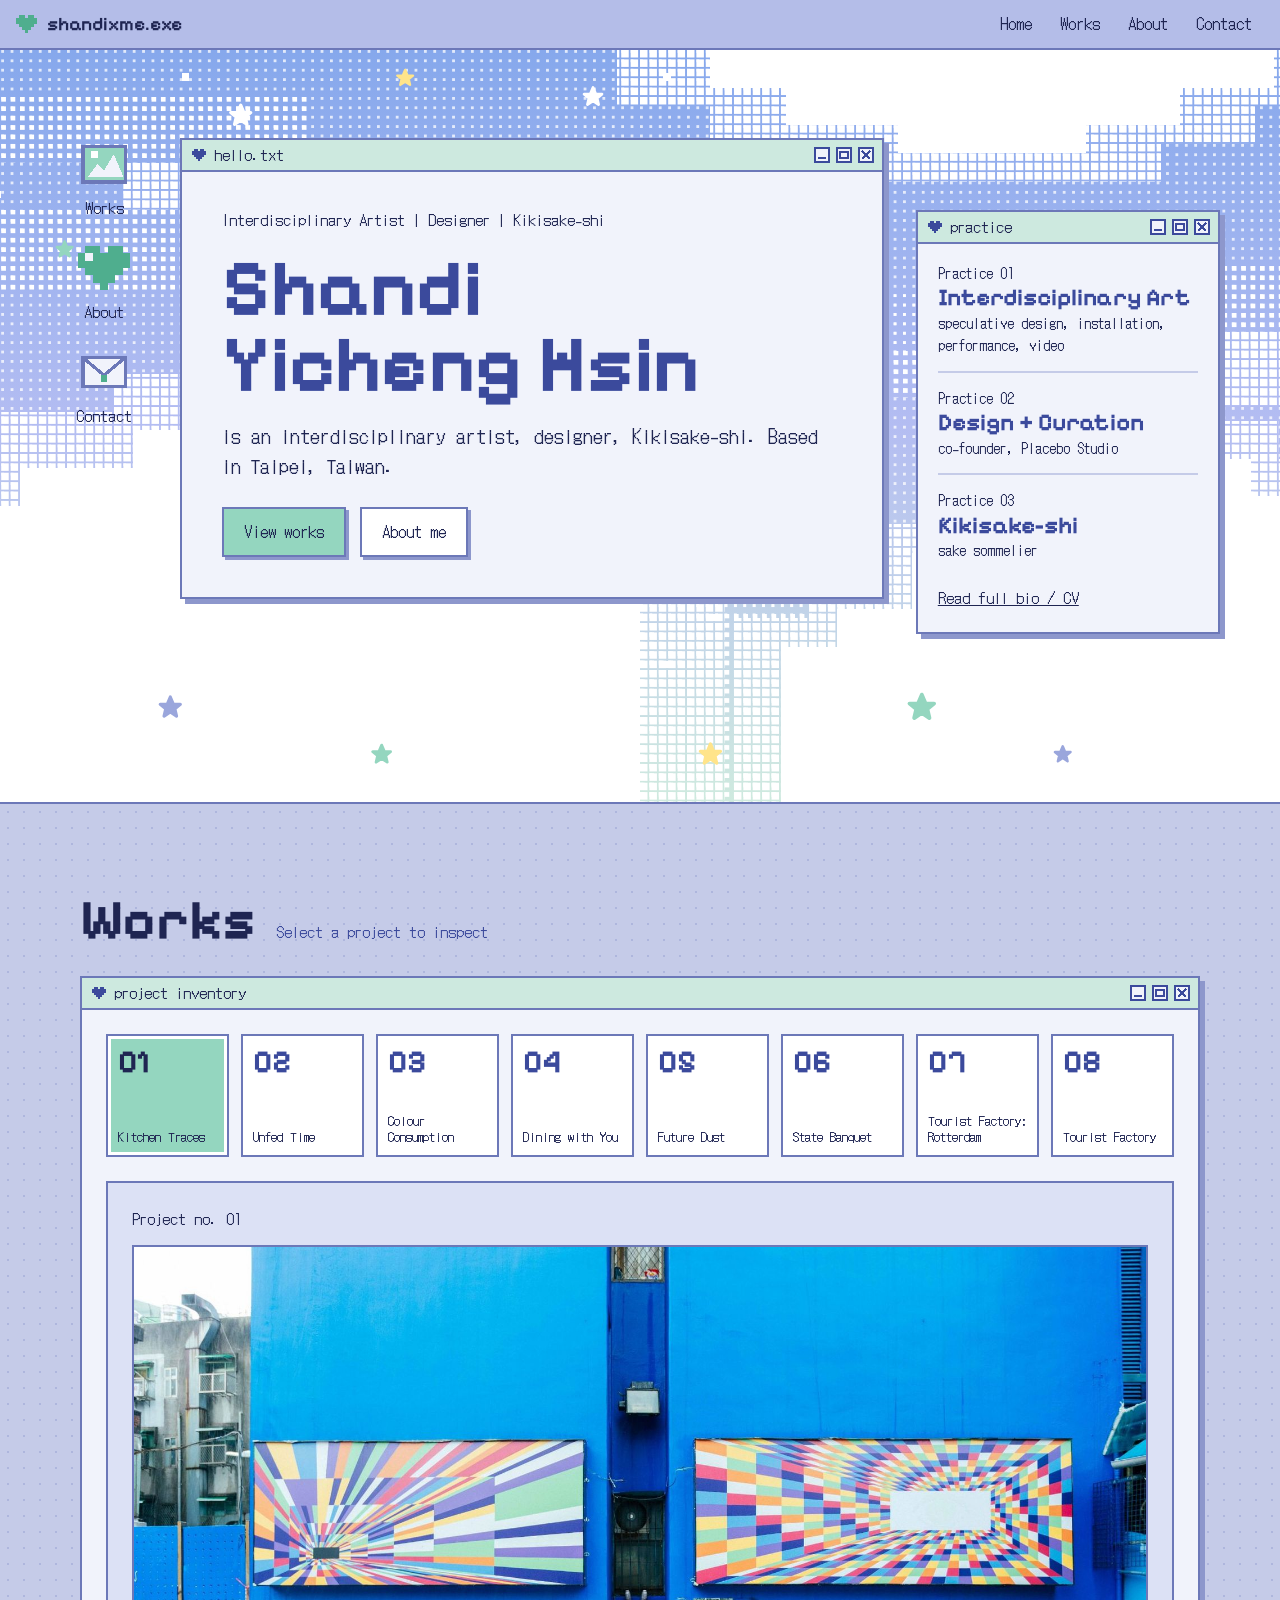
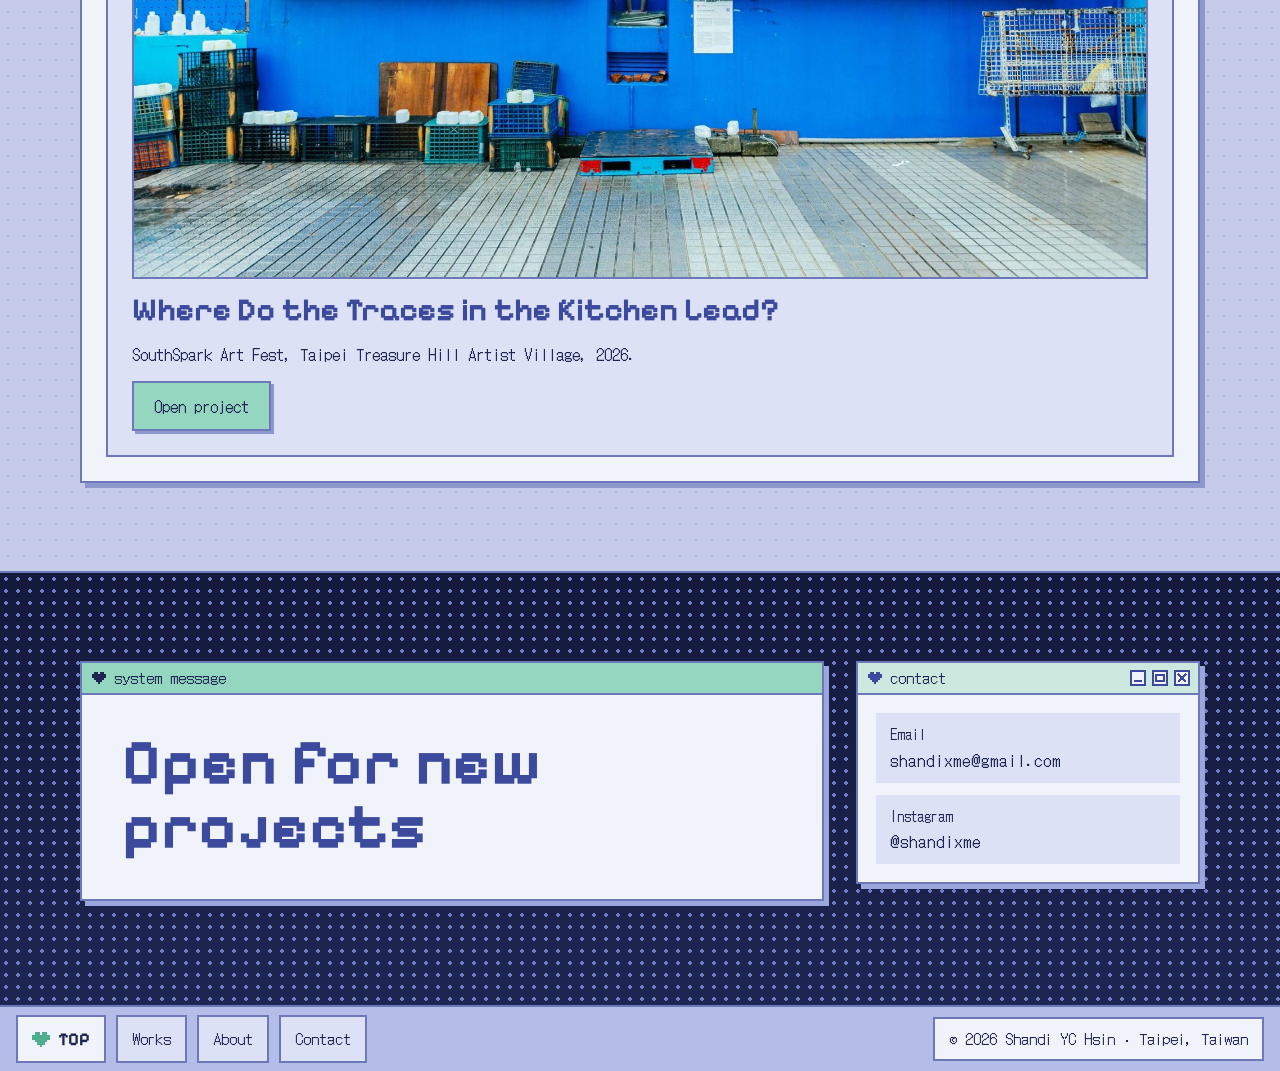
==== index.html @ c91ca8f2 "Add shandixme.com site Static portfolio site (HTML, CSS, two small scripts; no build step): home wit" ====
<!doctype html>
<html lang="en">
<head>
<meta charset="utf-8">
<meta name="viewport" content="width=device-width, initial-scale=1">
<title>Shandi YC Hsin — Interdisciplinary Artist, Designer, Kikisake-shi</title>
<meta name="description" content="Shandi Yicheng Hsin is an interdisciplinary artist, designer, Kikisake-shi. Based in Taipei, Taiwan.">
<link rel="icon" href="img/favicon.svg" type="image/svg+xml">
<link rel="icon" href="img/favicon-32.png" sizes="32x32" type="image/png">
<link rel="apple-touch-icon" href="img/apple-touch-icon.png">
<!-- opening animation: plays once per tab; skipped for reduced motion and for links to a section (#works). To remove it, delete the next line and the js/intro.js script tag. -->
<script>try{if(!sessionStorage.getItem('shandixme-intro')&&!location.hash&&!matchMedia('(prefers-reduced-motion: reduce)').matches)document.documentElement.classList.add('intro')}catch(e){}</script>
<link rel="preconnect" href="https://fonts.googleapis.com">
<link rel="stylesheet" href="https://fonts.googleapis.com/css2?family=DotGothic16&amp;family=Pixelify+Sans:wght@400;600;700&amp;display=swap">
<link rel="stylesheet" href="css/style.css">
<script src="js/main.js" defer></script>
<script src="js/intro.js" defer></script>
</head>
<body>
<div style="font-family: 'DotGothic16', monospace; color: #1F2552; background: #C5CBE8; font-size: 17px; line-height: 1.6">

  <!-- app title bar + menu -->
  <header style="background: #B4BDE8; border-bottom: 2px solid #6C78B8; display: flex; flex-wrap: wrap; align-items: center; justify-content: space-between; gap: 0 24px; padding: 2px 16px">
    <a href="#top" style="font-family: 'Pixelify Sans', sans-serif; font-weight: 600; font-size: 19px; color: #1F2552; text-decoration: none; display: flex; align-items: center; gap: 10px; min-height: 44px">
      <svg aria-hidden="true" width="21" height="18" viewBox="0 0 7 6" shape-rendering="crispEdges" fill="#4FAE8E"><path d="M1,0h2v1h-2z M4,0h2v1h-2z M0,1h7v2h-7z M1,3h5v1h-5z M2,4h3v1h-3z M3,5h1v1h-1z"></path></svg>
      shandixme.exe
    </a>
    <nav aria-label="Main" style="display: flex; flex-wrap: wrap; gap: 0 4px; font-size: 16px">
      <a href="#top" style="color: #1F2552; text-decoration: none; padding: 0 12px; min-height: 44px; display: flex; align-items: center">Home</a>
      <a href="#works" style="color: #1F2552; text-decoration: none; padding: 0 12px; min-height: 44px; display: flex; align-items: center">Works</a>
      <a href="about.html" style="color: #1F2552; text-decoration: none; padding: 0 12px; min-height: 44px; display: flex; align-items: center">About</a>
      <a href="#contact" style="color: #1F2552; text-decoration: none; padding: 0 12px; min-height: 44px; display: flex; align-items: center">Contact</a>
    </nav>
  </header>

  <!-- hero: pastel dithered dream sky -->
  <section id="top" style="position: relative; overflow: hidden; background: linear-gradient(180deg, #86A8EC 0%, #B4BDF2 50%, #CFEADF 100%); border-bottom: 2px solid #6C78B8; padding: 88px 24px 168px">
    <svg aria-hidden="true" viewBox="0 0 1280 640" preserveAspectRatio="xMidYMid slice" shape-rendering="crispEdges" style="position: absolute; inset: 0; width: 100%; height: 100%">
      <defs>
        <pattern id="d1" width="8" height="8" patternUnits="userSpaceOnUse"><rect width="2" height="2" fill="#FFFFFF"></rect></pattern>
        <pattern id="d2" width="8" height="8" patternUnits="userSpaceOnUse"><rect width="4" height="4" fill="#FFFFFF"></rect></pattern>
        <pattern id="d3" width="8" height="8" patternUnits="userSpaceOnUse"><rect width="6" height="6" fill="#FFFFFF"></rect></pattern>
        <path id="st" d="M0,-10 L2.9,-3.1 L9.5,-3.1 L4.3,1.2 L5.9,8.1 L0,4.2 L-5.9,8.1 L-4.3,1.2 L-9.5,-3.1 L-2.9,-3.1Z" stroke-width="3" stroke-linejoin="round" shape-rendering="auto"></path>
      </defs>
      <rect x="0" y="0" width="1280" height="640" fill="url(#d1)" opacity="0.75"></rect>
      <rect x="0" y="40" width="360" height="56" fill="url(#d2)"></rect>
      <rect x="200" y="96" width="320" height="40" fill="url(#d3)"></rect>
      <rect x="1040" y="240" width="240" height="64" fill="url(#d3)"></rect>
      <rect x="560" y="256" width="400" height="40" fill="url(#d2)"></rect>
      <rect x="0" y="424" width="1280" height="56" fill="url(#d1)"></rect>
      <rect x="0" y="136" width="560" height="72" fill="url(#d2)"></rect>
      <rect x="320" y="208" width="640" height="48" fill="url(#d1)"></rect>
      <rect x="880" y="184" width="400" height="56" fill="url(#d2)"></rect>
      <rect x="0" y="480" width="1280" height="160" fill="url(#d2)"></rect>
      <polygon fill="url(#d3)" points="620,0 620,48 700,48 700,80 796,80 796,112 1084,112 1084,80 1164,80 1164,48 1244,48 1244,0"></polygon>
      <polygon fill="#FFFFFF" points="700,0 700,32 764,32 764,64 860,64 860,88 1020,88 1020,64 1100,64 1100,32 1180,32 1180,0"></polygon>
      <polygon fill="url(#d3)" points="0,640 0,372 32,372 32,340 96,340 96,308 192,308 192,276 336,276 336,308 416,308 416,340 512,340 512,372 576,372 576,412 656,412 656,452 712,452 712,640"></polygon>
      <polygon fill="#FFFFFF" points="0,640 0,420 48,420 48,388 112,388 112,356 208,356 208,324 320,324 320,356 400,356 400,388 496,388 496,420 560,420 560,460 640,460 640,640"></polygon>
      <polygon fill="url(#d3)" points="720,640 720,484 784,484 784,452 848,452 848,404 928,404 928,356 1040,356 1040,316 1184,316 1184,348 1248,348 1248,380 1280,380 1280,640"></polygon>
      <polygon fill="#FFFFFF" points="760,640 760,508 808,508 808,476 872,476 872,428 952,428 952,380 1064,380 1064,348 1160,348 1160,380 1232,380 1232,412 1280,412 1280,640"></polygon>
      <use class="tw" href="#st" transform="translate(300,56) scale(0.9)" fill="#FFFFFF" stroke="#FFFFFF"></use>
      <use class="tw" href="#st" transform="translate(560,104) scale(1.1)" fill="#FFFFFF" stroke="#FFFFFF"></use>
      <use class="tw" href="#st" transform="translate(1210,150) scale(1.2)" fill="#FFFFFF" stroke="#FFFFFF"></use>
      <use class="tw" href="#st" transform="translate(1010,250) scale(0.8)" fill="#94D6BF" stroke="#94D6BF"></use>
      <use class="tw" href="#st" transform="translate(690,330) scale(1)" fill="#FFFFFF" stroke="#FFFFFF"></use>
      <use class="tw" href="#st" transform="translate(880,560) scale(1.1)" fill="#94D6BF" stroke="#94D6BF"></use>
      <use class="tw" href="#st" transform="translate(240,560) scale(0.9)" fill="#9AA6DC" stroke="#9AA6DC"></use>

      <use class="tw" href="#st" transform="translate(40,30) scale(1.0)" fill="#FFFFFF" stroke="#FFFFFF"></use>
      <use class="tw" href="#st" transform="translate(150,170) scale(0.7)" fill="#94D6BF" stroke="#94D6BF"></use>
      <use class="tw" href="#st" transform="translate(440,24) scale(0.7)" fill="#FFE48A" stroke="#FFE48A"></use>
      <use class="tw" href="#st" transform="translate(600,40) scale(0.8)" fill="#FFFFFF" stroke="#FFFFFF"></use>
      <use class="tw" href="#st" transform="translate(1250,60) scale(0.9)" fill="#FFFFFF" stroke="#FFFFFF"></use>
      <use class="tw" href="#st" transform="translate(1120,200) scale(0.7)" fill="#FFE48A" stroke="#FFE48A"></use>
      <use class="tw" href="#st" transform="translate(1240,300) scale(1.0)" fill="#94D6BF" stroke="#94D6BF"></use>
      <use class="tw" href="#st" transform="translate(30,330) scale(0.9)" fill="#FFE48A" stroke="#FFE48A"></use>
      <use class="tw" href="#st" transform="translate(700,420) scale(0.7)" fill="#FFFFFF" stroke="#FFFFFF"></use>
      <use class="tw" href="#st" transform="translate(700,600) scale(0.9)" fill="#FFE48A" stroke="#FFE48A"></use>
      <use class="tw" href="#st" transform="translate(1000,600) scale(0.7)" fill="#9AA6DC" stroke="#9AA6DC"></use>
      <use class="tw" href="#st" transform="translate(420,600) scale(0.8)" fill="#94D6BF" stroke="#94D6BF"></use>
      <rect class="tw" x="90" y="120" width="6" height="6" fill="#FFFFFF"></rect>
      <rect class="tw" x="250" y="20" width="6" height="6" fill="#FFFFFF"></rect>
      <rect class="tw" x="520" y="150" width="6" height="6" fill="#FFFFFF"></rect>
      <rect class="tw" x="660" y="20" width="6" height="6" fill="#FFFFFF"></rect>
      <rect class="tw" x="940" y="150" width="6" height="6" fill="#FFFFFF"></rect>
      <rect class="tw" x="1150" y="20" width="6" height="6" fill="#FFFFFF"></rect>
      <rect class="tw" x="1270" y="230" width="6" height="6" fill="#FFFFFF"></rect>
      <rect class="tw" x="20" y="250" width="6" height="6" fill="#FFFFFF"></rect>
      <rect class="tw" x="620" y="380" width="6" height="6" fill="#FFFFFF"></rect>
      <rect class="tw" x="1000" y="330" width="6" height="6" fill="#FFFFFF"></rect>
      <rect class="tw" x="660" y="520" width="6" height="6" fill="#FFFFFF"></rect>
      <rect class="tw" x="700" y="480" width="6" height="6" fill="#FFFFFF"></rect>
    </svg>

    <div style="position: relative; max-width: 1160px; margin: 0 auto; display: flex; flex-wrap: wrap; align-items: flex-start; gap: 32px">

      <!-- desktop icons -->
      <nav aria-label="Desktop shortcuts" class="dock" style="flex: 0 0 auto; font-size: 15px">
        <a href="#works" style="width: 88px; min-height: 84px; display: flex; flex-direction: column; align-items: center; gap: 6px; text-decoration: none; color: #1F2552">
          <svg aria-hidden="true" width="52" height="52" viewBox="0 0 16 16" shape-rendering="crispEdges"><rect x="1.5" y="2.5" width="13" height="11" fill="#94D6BF" stroke="#6C78B8"></rect><path d="M3 12l3-4 2 2 3-5 3 7z" fill="#F1F3FB"></path><rect x="4" y="4" width="2" height="2" fill="#FFFFFF"></rect></svg>
          Works
        </a>
        <a href="about.html" style="width: 88px; min-height: 84px; display: flex; flex-direction: column; align-items: center; gap: 6px; text-decoration: none; color: #1F2552">
          <svg aria-hidden="true" width="52" height="52" viewBox="0 -0.5 7 7" shape-rendering="crispEdges" fill="#4FAE8E"><path d="M1,0h2v1h-2z M4,0h2v1h-2z M0,1h7v2h-7z M1,3h5v1h-5z M2,4h3v1h-3z M3,5h1v1h-1z"></path><rect x="1" y="1" width="1" height="1" fill="#F1F3FB"></rect></svg>
          About
        </a>
        <a href="#contact" style="width: 88px; min-height: 84px; display: flex; flex-direction: column; align-items: center; gap: 6px; text-decoration: none; color: #1F2552">
          <svg aria-hidden="true" width="52" height="52" viewBox="0 0 16 16" shape-rendering="crispEdges"><rect x="1.5" y="3.5" width="13" height="9" fill="#F1F3FB" stroke="#6C78B8"></rect><path d="M2 4l6 5 6-5" fill="none" stroke="#6C78B8"></path><rect x="7" y="9" width="2" height="2" fill="#4FAE8E"></rect></svg>
          Contact
        </a>
      </nav>

      <!-- hello window -->
      <div style="flex: 999 1 480px; min-width: 0; background: #F1F3FB; border: 2px solid #6C78B8; box-shadow: 5px 5px 0 #8D97CC">
        <div style="display: flex; align-items: center; gap: 8px; padding: 6px 8px 6px 10px; border-bottom: 2px solid #6C78B8; background: #CDE9DF">
          <svg aria-hidden="true" width="14" height="12" viewBox="0 0 7 6" shape-rendering="crispEdges" fill="#3B4A9C"><path d="M1,0h2v1h-2z M4,0h2v1h-2z M0,1h7v2h-7z M1,3h5v1h-5z M2,4h3v1h-3z M3,5h1v1h-1z"></path></svg>
          <span style="font-size: 15px; line-height: 1.2">hello.txt</span>
          <span style="flex-grow: 1"></span>
          <svg aria-hidden="true" width="60" height="16" viewBox="0 0 60 16" shape-rendering="crispEdges" fill="none" stroke="#3B4A9C" stroke-width="2"><rect x="1" y="1" width="14" height="14" fill="#F1F3FB"></rect><path d="M4 11h8"></path><rect x="23" y="1" width="14" height="14" fill="#F1F3FB"></rect><rect x="26" y="5" width="8" height="6"></rect><rect x="45" y="1" width="14" height="14" fill="#F1F3FB"></rect><path d="M48 4l8 8M56 4l-8 8"></path></svg>
        </div>
        <div style="padding: 36px 40px 40px; display: flex; flex-direction: column; gap: 18px">
          <p style="margin: 0; font-size: 15px">Interdisciplinary Artist | Designer | Kikisake-shi</p>
          <h1 style="margin: 0; font-family: 'Pixelify Sans', sans-serif; font-weight: 700; font-size: clamp(44px, 7vw, 80px); line-height: 0.95; color: #3B4A9C">Shandi<br>Yicheng Hsin</h1>
          <p style="margin: 0; font-size: 19px; max-width: 34em">is an interdisciplinary artist, designer, Kikisake-shi. Based in Taipei, Taiwan.</p>
          <div style="display: flex; flex-wrap: wrap; gap: 14px; margin-top: 8px">
            <a href="#works" style="font-size: 16px; text-decoration: none; color: #1F2552; background: #94D6BF; border: 2px solid #6C78B8; box-shadow: 3px 3px 0 #8D97CC; padding: 0 20px; min-height: 46px; display: flex; align-items: center">View works</a>
            <a href="about.html" style="font-size: 16px; text-decoration: none; color: #1F2552; background: #FFFFFF; border: 2px solid #6C78B8; box-shadow: 3px 3px 0 #8D97CC; padding: 0 20px; min-height: 46px; display: flex; align-items: center">About me</a>
          </div>
        </div>
      </div>

      <!-- practice window -->
      <div style="flex: 1 1 300px; min-width: 0; margin-top: 72px; background: #F1F3FB; border: 2px solid #6C78B8; box-shadow: 5px 5px 0 #8D97CC">
        <div style="display: flex; align-items: center; gap: 8px; padding: 6px 8px 6px 10px; border-bottom: 2px solid #6C78B8; background: #CDE9DF">
          <svg aria-hidden="true" width="14" height="12" viewBox="0 0 7 6" shape-rendering="crispEdges" fill="#3B4A9C"><path d="M1,0h2v1h-2z M4,0h2v1h-2z M0,1h7v2h-7z M1,3h5v1h-5z M2,4h3v1h-3z M3,5h1v1h-1z"></path></svg>
          <span style="font-size: 15px; line-height: 1.2">practice</span>
          <span style="flex-grow: 1"></span>
          <svg aria-hidden="true" width="60" height="16" viewBox="0 0 60 16" shape-rendering="crispEdges" fill="none" stroke="#3B4A9C" stroke-width="2"><rect x="1" y="1" width="14" height="14" fill="#F1F3FB"></rect><path d="M4 11h8"></path><rect x="23" y="1" width="14" height="14" fill="#F1F3FB"></rect><rect x="26" y="5" width="8" height="6"></rect><rect x="45" y="1" width="14" height="14" fill="#F1F3FB"></rect><path d="M48 4l8 8M56 4l-8 8"></path></svg>
        </div>
        <div style="padding: 18px 20px 12px; display: flex; flex-direction: column; gap: 14px">
          <div>
            <div style="font-size: 14px">Practice 01</div>
            <div style="font-family: 'Pixelify Sans', sans-serif; font-weight: 700; font-size: 24px; line-height: 1.15; color: #3B4A9C">Interdisciplinary Art</div>
            <div style="font-size: 14px">speculative design, installation, performance, video</div>
          </div>
          <div style="height: 2px; background: #C5CBE8"></div>
          <div>
            <div style="font-size: 14px">Practice 02</div>
            <div style="font-family: 'Pixelify Sans', sans-serif; font-weight: 700; font-size: 24px; line-height: 1.15; color: #3B4A9C">Design + Curation</div>
            <div style="font-size: 14px">co-founder, Placebo Studio</div>
          </div>
          <div style="height: 2px; background: #C5CBE8"></div>
          <div>
            <div style="font-size: 14px">Practice 03</div>
            <div style="font-family: 'Pixelify Sans', sans-serif; font-weight: 700; font-size: 24px; line-height: 1.15; color: #3B4A9C">Kikisake-shi</div>
            <div style="font-size: 14px">sake sommelier</div>
          </div>
          <a href="about.html" style="font-size: 15px; min-height: 44px; display: flex; align-items: center">Read full bio / CV</a>
        </div>
      </div>

    </div>
  </section>

  <!-- works: project inventory -->
  <section id="works" style="background-color: #C5CBE8; background-image: radial-gradient(#AEB6DD 1.5px, transparent 1.5px); background-size: 16px 16px; padding: 88px 24px; border-bottom: 2px solid #6C78B8">
    <div style="max-width: 1120px; margin: 0 auto; display: flex; flex-direction: column; gap: 28px">
      <div style="display: flex; flex-wrap: wrap; align-items: baseline; gap: 8px 20px">
        <h2 style="margin: 0; font-family: 'Pixelify Sans', sans-serif; font-weight: 700; font-size: 56px; line-height: 1; color: #1F2552">Works</h2>
        <p style="margin: 0; font-size: 15px; color: #3B4A9C">Select a project to inspect</p>
      </div>

      <div style="background: #F1F3FB; border: 2px solid #6C78B8; box-shadow: 5px 5px 0 #8D97CC">
        <div style="display: flex; align-items: center; gap: 8px; padding: 6px 8px 6px 10px; border-bottom: 2px solid #6C78B8; background: #CDE9DF">
          <svg aria-hidden="true" width="14" height="12" viewBox="0 0 7 6" shape-rendering="crispEdges" fill="#3B4A9C"><path d="M1,0h2v1h-2z M4,0h2v1h-2z M0,1h7v2h-7z M1,3h5v1h-5z M2,4h3v1h-3z M3,5h1v1h-1z"></path></svg>
          <span style="font-size: 15px; line-height: 1.2">project inventory</span>
          <span style="flex-grow: 1"></span>
          <svg aria-hidden="true" width="60" height="16" viewBox="0 0 60 16" shape-rendering="crispEdges" fill="none" stroke="#3B4A9C" stroke-width="2"><rect x="1" y="1" width="14" height="14" fill="#F1F3FB"></rect><path d="M4 11h8"></path><rect x="23" y="1" width="14" height="14" fill="#F1F3FB"></rect><rect x="26" y="5" width="8" height="6"></rect><rect x="45" y="1" width="14" height="14" fill="#F1F3FB"></rect><path d="M48 4l8 8M56 4l-8 8"></path></svg>
        </div>

        <div style="display: flex; flex-wrap: wrap; gap: 24px; padding: 24px">

          <div class="slots" style="flex: 1 1 100%; min-width: 0; display: grid; grid-template-columns: repeat(8, minmax(0, 1fr)); gap: 12px; align-content: start">
            <!-- WORKS: one button per work. data-href = its page (leave empty if no page yet). data-img / data-alt = the photo shown in the info box (leave empty if no photo yet) -->
            <button type="button" class="slot is-on" aria-pressed="true" data-no="01" data-title="Where Do the Traces in the Kitchen Lead?" data-meta="SouthSpark Art Fest, Taipei Treasure Hill Artist Village, 2026." data-href="work-kitchen-traces.html" data-img="img/kitchen-traces-cover.jpg" data-alt="Two lightboxes on the blue exterior wall of Shuiyuan Market, each printed with a colourful striped tunnel in perspective">
              <span class="no">01</span>
              <span class="nm">Kitchen Traces</span>
            </button>
            <button type="button" class="slot" aria-pressed="false" data-no="02" data-title="Unfed Time" data-meta="Shandi YC Hsin solo exhibition. Taipei Treasure Hill Artist Village, Sep–Nov 2024." data-href="work-unfed-time.html" data-img="img/unfed-time-cover.jpg" data-alt="Unfed Time exhibition view: a wall of refrigerators under a sign reading Welcome to Singapore">
              <span class="no">02</span>
              <span class="nm">Unfed Time</span>
            </button>
            <button type="button" class="slot" aria-pressed="false" data-no="03" data-title="Colour Consumption" data-meta="An eatable book. 2022." data-href="work-colour-consumption.html" data-img="img/colour-consumption-cover.jpg" data-alt="Colour Consumption: a book of translucent rice paper printed with blurred food colours">
              <span class="no">03</span>
              <span class="nm">Colour Consumption</span>
            </button>
            <button type="button" class="slot" aria-pressed="false" data-no="04" data-title="Dining with You…and Viruses" data-meta="Performance online project. Taipei Artist Village, Sep 2021." data-href="work-dining-with-you.html" data-img="img/dining-with-you-cover.jpg" data-alt="Dining with You…and Viruses: a desk with a computer on a video call, ring lights and a camera">
              <span class="no">04</span>
              <span class="nm">Dining with You</span>
            </button>
            <button type="button" class="slot" aria-pressed="false" data-no="05" data-title="The Kitchenette of Future Dust" data-meta="Interactivos?’19: Eating Against Collapse. Medialab-Prado, Madrid, Spain, 2019." data-href="work-kitchenette-of-future-dust.html" data-img="img/kitchenette-cover.jpg" data-alt="The Kitchenette of Future Dust: fruit peels, vegetable scraps and coloured food powders on a cutting board">
              <span class="no">05</span>
              <span class="nm">Future Dust</span>
            </button>
            <button type="button" class="slot" aria-pressed="false" data-no="06" data-title="State Banquet" data-meta="Video, 2019." data-href="work-state-banquet.html" data-img="img/state-banquet-cover.jpg" data-alt="Still from State Banquet: glossy yellow food on a deep blue background">
              <span class="no">06</span>
              <span class="nm">State Banquet</span>
            </button>
            <button type="button" class="slot" aria-pressed="false" data-no="07" data-title="Tourist Factory: Rotterdam" data-meta="Performative installation. Probiotics, coffee filter, light, Kombucha. 2018." data-href="work-tourist-factory-rotterdam.html" data-img="img/tourist-factory-rotterdam-cover.jpg" data-alt="Tourist Factory: Rotterdam: a visitor at a lit installation table with glasses of Kombucha">
              <span class="no">07</span>
              <span class="nm">Tourist Factory: Rotterdam</span>
            </button>
            <button type="button" class="slot" aria-pressed="false" data-no="08" data-title="Tourist Factory" data-meta="Styrofoam, worm, light. 2017." data-href="work-tourist-factory.html" data-img="img/tourist-factory-cover.jpg" data-alt="Tourist Factory: glowing Styrofoam forms in a dark room">
              <span class="no">08</span>
              <span class="nm">Tourist Factory</span>
            </button>
          </div>

          <div aria-live="polite" style="flex: 1 1 100%; min-width: 0; background: #DCE1F5; border: 2px solid #6C78B8; padding: 24px; display: flex; flex-direction: column; gap: 14px">
            <div style="font-size: 15px">Project no. <span id="sel-no">01</span></div>
            <a id="sel-img-link" href="work-kitchen-traces.html" style="display: block; position: relative; aspect-ratio: 3 / 2; max-height: 70vh; border: 2px solid #6C78B8; background: repeating-linear-gradient(45deg, #F1F3FB 0 8px, #DCE1F5 8px 16px); overflow: hidden; text-decoration: none">
              <span id="sel-ph" style="position: absolute; inset: 0; display: none; align-items: center; justify-content: center; font-size: 14px; color: #1F2552">[project photo]</span>
              <img id="sel-img" src="img/kitchen-traces-cover.jpg" alt="Two lightboxes on the blue exterior wall of Shuiyuan Market, each printed with a colourful striped tunnel in perspective" style="position: relative; display: block; width: 100%; height: 100%; object-fit: cover; image-rendering: auto">
            </a>
            <h3 style="margin: 0; font-family: 'Pixelify Sans', sans-serif; font-weight: 700; font-size: 32px; line-height: 1.1; color: #3B4A9C"><span id="sel-title">Where Do the Traces in the Kitchen Lead?</span></h3>
            <p style="margin: 0; font-size: 16px"><span id="sel-meta">SouthSpark Art Fest, Taipei Treasure Hill Artist Village, 2026.</span></p>
            <a id="sel-link" href="work-kitchen-traces.html" style="margin-top: auto; align-self: flex-start; font-size: 16px; text-decoration: none; color: #1F2552; background: #94D6BF; border: 2px solid #6C78B8; box-shadow: 3px 3px 0 #8D97CC; padding: 0 20px; min-height: 46px; display: flex; align-items: center">Open project</a>
          </div>

        </div>
      </div>
    </div>
  </section>

  <!-- contact -->
  <section id="contact" style="background-color: #141A3C; background-image: radial-gradient(#6F7CC4 2px, transparent 2px), linear-gradient(180deg, #141A3C 0%, #1D2552 100%); background-size: 12px 12px, 100% 100%; padding: 88px 24px 104px">
    <div style="max-width: 1120px; margin: 0 auto; display: flex; flex-wrap: wrap; align-items: flex-start; gap: 32px">

      <div style="flex: 999 1 480px; min-width: 0; background: #F1F3FB; border: 2px solid #6C78B8; box-shadow: 5px 5px 0 #9AA6DC">
        <div style="display: flex; align-items: center; gap: 8px; padding: 6px 8px 6px 10px; border-bottom: 2px solid #6C78B8; background: #94D6BF">
          <svg aria-hidden="true" width="14" height="12" viewBox="0 0 7 6" shape-rendering="crispEdges" fill="#1F2552"><path d="M1,0h2v1h-2z M4,0h2v1h-2z M0,1h7v2h-7z M1,3h5v1h-5z M2,4h3v1h-3z M3,5h1v1h-1z"></path></svg>
          <span style="font-size: 15px; line-height: 1.2">system message</span>
        </div>
        <div style="padding: 36px 40px 40px; display: flex; flex-direction: column; gap: 14px">
          <h2 style="margin: 0; font-family: 'Pixelify Sans', sans-serif; font-weight: 700; font-size: clamp(36px, 5.5vw, 64px); line-height: 1; color: #3B4A9C">Open for new projects</h2>
        </div>
      </div>

      <div style="flex: 1 1 340px; min-width: 0; background: #F1F3FB; border: 2px solid #6C78B8; box-shadow: 5px 5px 0 #9AA6DC">
        <div style="display: flex; align-items: center; gap: 8px; padding: 6px 8px 6px 10px; border-bottom: 2px solid #6C78B8; background: #CDE9DF">
          <svg aria-hidden="true" width="14" height="12" viewBox="0 0 7 6" shape-rendering="crispEdges" fill="#3B4A9C"><path d="M1,0h2v1h-2z M4,0h2v1h-2z M0,1h7v2h-7z M1,3h5v1h-5z M2,4h3v1h-3z M3,5h1v1h-1z"></path></svg>
          <span style="font-size: 15px; line-height: 1.2">contact</span>
          <span style="flex-grow: 1"></span>
          <svg aria-hidden="true" width="60" height="16" viewBox="0 0 60 16" shape-rendering="crispEdges" fill="none" stroke="#3B4A9C" stroke-width="2"><rect x="1" y="1" width="14" height="14" fill="#F1F3FB"></rect><path d="M4 11h8"></path><rect x="23" y="1" width="14" height="14" fill="#F1F3FB"></rect><rect x="26" y="5" width="8" height="6"></rect><rect x="45" y="1" width="14" height="14" fill="#F1F3FB"></rect><path d="M48 4l8 8M56 4l-8 8"></path></svg>
        </div>
        <div style="padding: 18px; display: flex; flex-direction: column; gap: 12px">
          <a href="mailto:shandixme@gmail.com" style="background: #DCE1F5; padding: 10px 14px; text-decoration: none; display: flex; flex-direction: column; min-height: 44px; justify-content: center">
            <span style="font-size: 14px">Email</span>
            <span style="font-size: 17px; overflow-wrap: anywhere">shandixme@gmail.com</span>
          </a>
          <a href="https://www.instagram.com/shandixme/" style="background: #DCE1F5; padding: 10px 14px; text-decoration: none; display: flex; flex-direction: column; min-height: 44px; justify-content: center">
            <span style="font-size: 14px">Instagram</span>
            <span style="font-size: 17px">@shandixme</span>
          </a>
        </div>
      </div>

    </div>
  </section>

  <!-- taskbar footer -->
  <footer style="background: #B4BDE8; border-top: 2px solid #6C78B8; padding: 8px 16px; display: flex; flex-wrap: wrap; align-items: center; gap: 8px 10px; font-size: 15px">
    <a href="#top" style="font-family: 'Pixelify Sans', sans-serif; font-weight: 700; font-size: 18px; text-decoration: none; color: #1F2552; background: #F1F3FB; border: 2px solid #6C78B8; padding: 0 14px; min-height: 44px; display: flex; align-items: center; gap: 8px">
      <svg aria-hidden="true" width="18" height="15" viewBox="0 0 7 6" shape-rendering="crispEdges" fill="#4FAE8E"><path d="M1,0h2v1h-2z M4,0h2v1h-2z M0,1h7v2h-7z M1,3h5v1h-5z M2,4h3v1h-3z M3,5h1v1h-1z"></path></svg>
      TOP
    </a>
    <a href="#works" style="text-decoration: none; color: #1F2552; background: #DCE1F5; border: 2px solid #6C78B8; padding: 0 14px; min-height: 44px; display: flex; align-items: center">Works</a>
    <a href="about.html" style="text-decoration: none; color: #1F2552; background: #DCE1F5; border: 2px solid #6C78B8; padding: 0 14px; min-height: 44px; display: flex; align-items: center">About</a>
    <a href="#contact" style="text-decoration: none; color: #1F2552; background: #DCE1F5; border: 2px solid #6C78B8; padding: 0 14px; min-height: 44px; display: flex; align-items: center">Contact</a>
    <span style="flex-grow: 1"></span>
    <span style="background: #F1F3FB; border: 2px solid #6C78B8; padding: 0 14px; min-height: 44px; display: flex; align-items: center; box-sizing: border-box">© 2026 Shandi YC Hsin · Taipei, Taiwan</span>
  </footer>

</div>
</body>
</html>
---- css/style.css ----
/* shandixme.com — shared styles. Most styling lives inline on each element in the HTML. */
body{margin:0;background:#C5CBE8}
a{color:#1F2552}a:hover{color:#6C78B8}
button{font-family:inherit}
html{scroll-behavior:smooth}
img{image-rendering:pixelated;max-width:100%}

/* pixel cursor: white arrow everywhere, mint arrow on links and buttons */
html,body{cursor:url(../img/cursor.png) 0 0,auto}
a,button,.slot{cursor:url(../img/cursor-link.png) 0 0,pointer}

/* desktop icons: column on desktop, row on phones */
.dock{display:flex;flex-direction:column;gap:20px}
@media(max-width:720px){.dock{flex-direction:row}}

/* works inventory slots */
.slot{aspect-ratio:1;min-width:0;background:#FFFFFF;color:#1F2552;border:2px solid #6C78B8;padding:10px;display:flex;flex-direction:column;justify-content:space-between;align-items:flex-start;text-align:left}
.slot .no{font-family:'Pixelify Sans',sans-serif;font-weight:700;font-size:32px;line-height:1;color:#3B4A9C}
.slot .nm{font-size:13px;line-height:1.2}
.slot.is-on{background:#94D6BF;box-shadow:inset 0 0 0 3px #FFFFFF}
.slot.is-on .no{color:inherit}
.slot:focus-visible,a:focus-visible{outline:3px solid #1F2552;outline-offset:2px}

/* twinkling sky stars */
@keyframes tw{0%,100%{opacity:1}50%{opacity:.1}}
.tw{animation:tw 2.4s steps(4,end) infinite}

/* stars that trail the cursor */
.trail{position:fixed;left:0;top:0;width:16px;height:16px;margin:-8px 0 0 -8px;pointer-events:none;z-index:9999;animation:trail .75s ease-out forwards}
@keyframes trail{0%{opacity:1;transform:translate(var(--x),var(--y)) scale(1) rotate(0)}100%{opacity:0;transform:translate(calc(var(--x) + var(--dx)),calc(var(--y) + 26px)) scale(.3) rotate(140deg)}}

@media(prefers-reduced-motion:reduce){.tw{animation:none}html{scroll-behavior:auto}}

/* inventory: 8 in a row on desktop, 4 on tablets, 2 on phones. Work-page gallery: 1 column on phones */
.slot .nm{overflow-wrap:anywhere}
@media(max-width:900px){.slots{grid-template-columns:repeat(4,minmax(0,1fr)) !important}}
@media(max-width:560px){.slots{grid-template-columns:repeat(2,minmax(0,1fr)) !important}}
@media(max-width:560px){.gallery{grid-template-columns:minmax(0,1fr) !important}}

/* works photo: pixelated layer drawn by main.js, shown on top of the photo while hovered */
.pix{position:absolute;inset:0;width:100%;height:100%;image-rendering:pixelated;pointer-events:none}

/* ---------- opening animation (home page only, see js/intro.js) ----------
   timeline: 0–0.5s desk and computer appear · 0.7s power light on · 0.9–1.6s screen switches on (old-TV line, then fills)
             1.6s picture flickers in · 1.9–3.1s loading bar (tower light blinks) · 3.2–4.3s dive into the screen · 4.3–4.8s fade out */
html.intro body{background:#141A3C}
html.intro body>div:first-child{visibility:hidden;animation:intro-safety 0s 8s forwards}  /* safety: show the site even if the script fails */
@keyframes intro-safety{to{visibility:visible}}
.intro-overlay{position:fixed;inset:0;z-index:10000;display:flex;align-items:center;justify-content:center;overflow:hidden;
  background-color:#141A3C;background-image:radial-gradient(#6F7CC4 2px,transparent 2px),linear-gradient(180deg,#141A3C 0%,#1D2552 100%);background-size:12px 12px,100% 100%;
  animation:intro-out .5s steps(5) 4.3s forwards}
.intro-overlay.is-skipping{animation:intro-out .25s steps(3) forwards}
@keyframes intro-out{to{opacity:0;visibility:hidden}}
.intro-scene{width:min(86vw,720px);height:auto;transform-origin:50% 34.72%;animation:intro-in .5s steps(5) both,intro-zoom 1.1s cubic-bezier(.55,0,.9,.35) 3.2s forwards}
@keyframes intro-in{from{opacity:0}}
@keyframes intro-zoom{to{transform:scale(var(--zoom,20))}}
.intro-led{animation:intro-led 0s .7s forwards}
@keyframes intro-led{to{fill:#4FAE8E}}
.intro-crt{transform-box:fill-box;transform-origin:50% 50%;transform:scale(0,0);animation:intro-crt .7s steps(7) .9s forwards}
@keyframes intro-crt{0%{transform:scale(.04,.04)}35%{transform:scale(1,.04)}85%{transform:scale(1,1);opacity:1}100%{transform:scale(1,1);opacity:0}}
.intro-power{opacity:0;animation:intro-power .4s steps(1,end) 1.55s forwards}
@keyframes intro-power{0%{opacity:0}25%{opacity:.6}50%{opacity:.2}75%{opacity:1}100%{opacity:1}}
.intro-bar{transform-box:fill-box;transform-origin:0 50%;transform:scaleX(0);animation:intro-bar 1.2s steps(10) 1.9s forwards}
@keyframes intro-bar{to{transform:scaleX(1)}}
.intro-disk{animation:intro-disk .3s steps(1,end) 1.9s 4}
@keyframes intro-disk{0%{fill:#94D6BF}50%{fill:#8D97CC}}
.intro-skip{position:absolute;right:24px;bottom:24px;font-family:'DotGothic16',monospace;font-size:15px;color:#1F2552;background:#FFFFFF;border:2px solid #6C78B8;box-shadow:3px 3px 0 #8D97CC;padding:0 18px;min-height:44px}
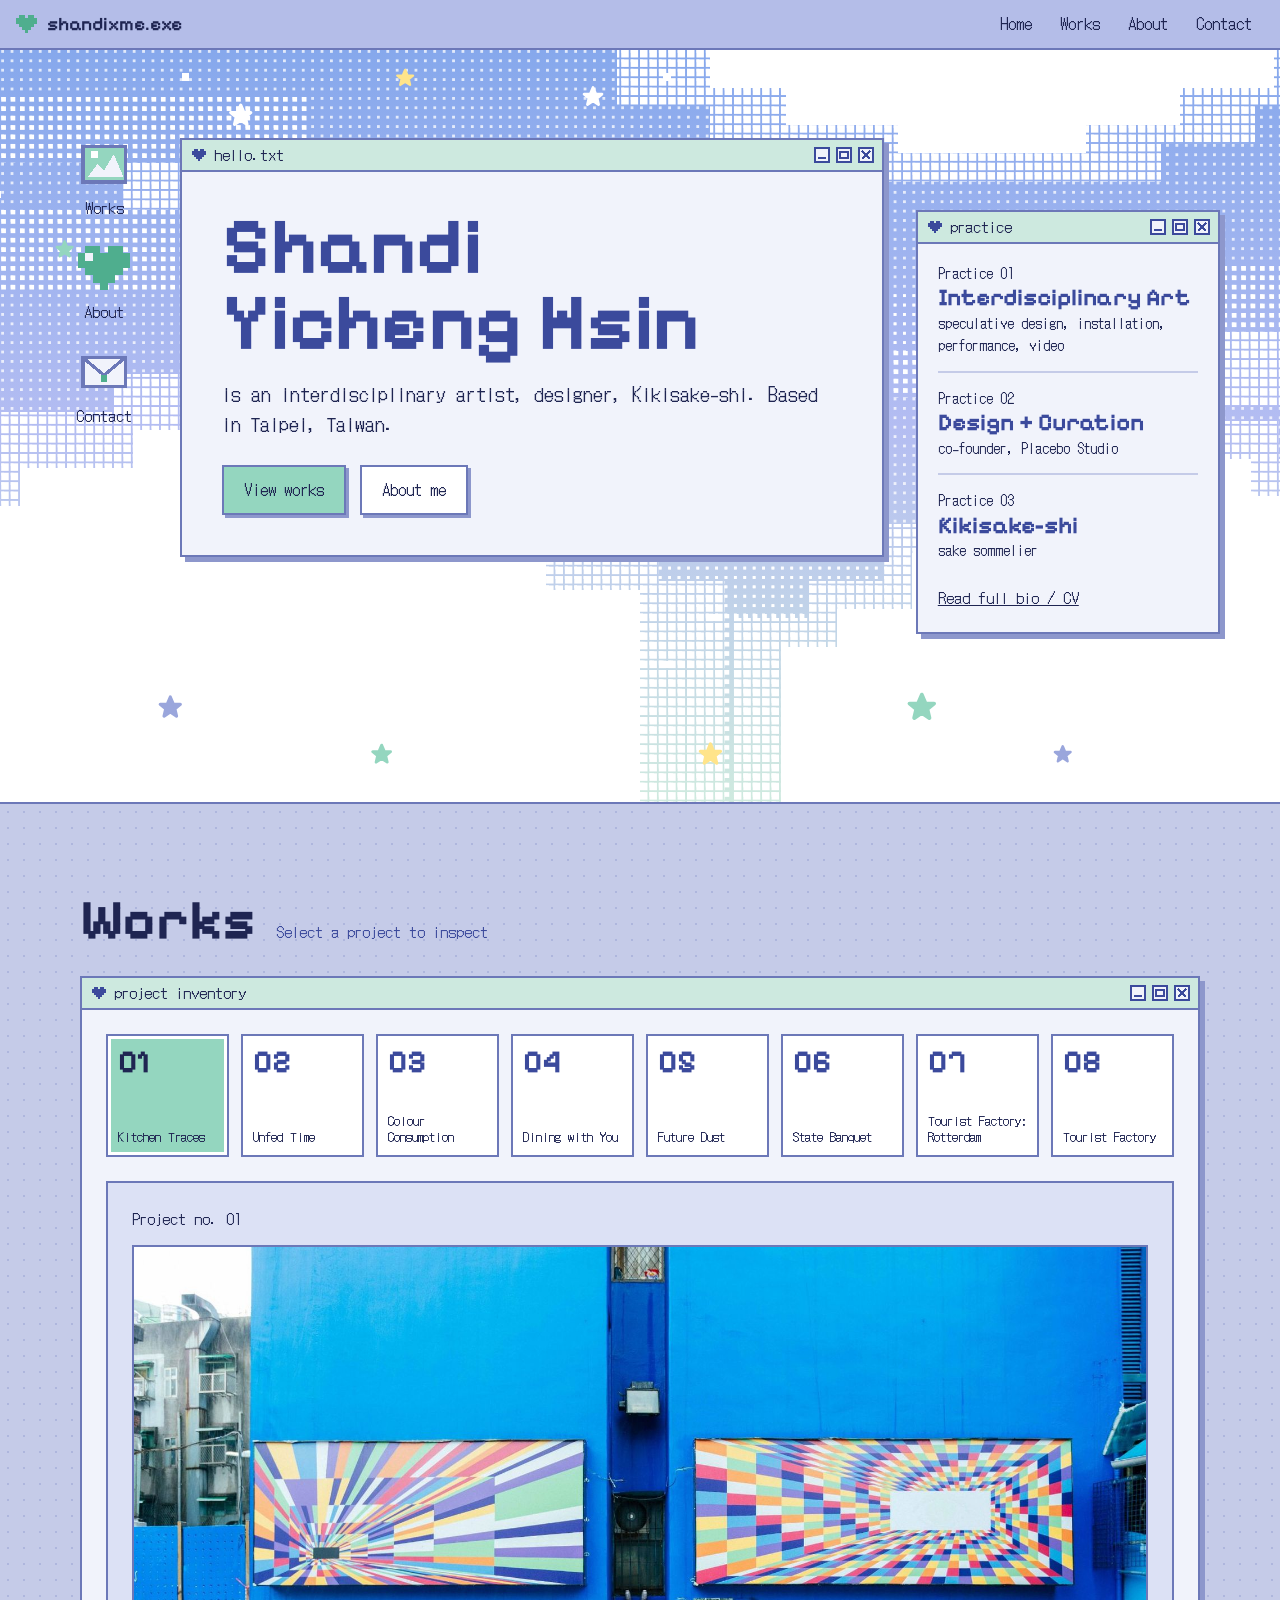
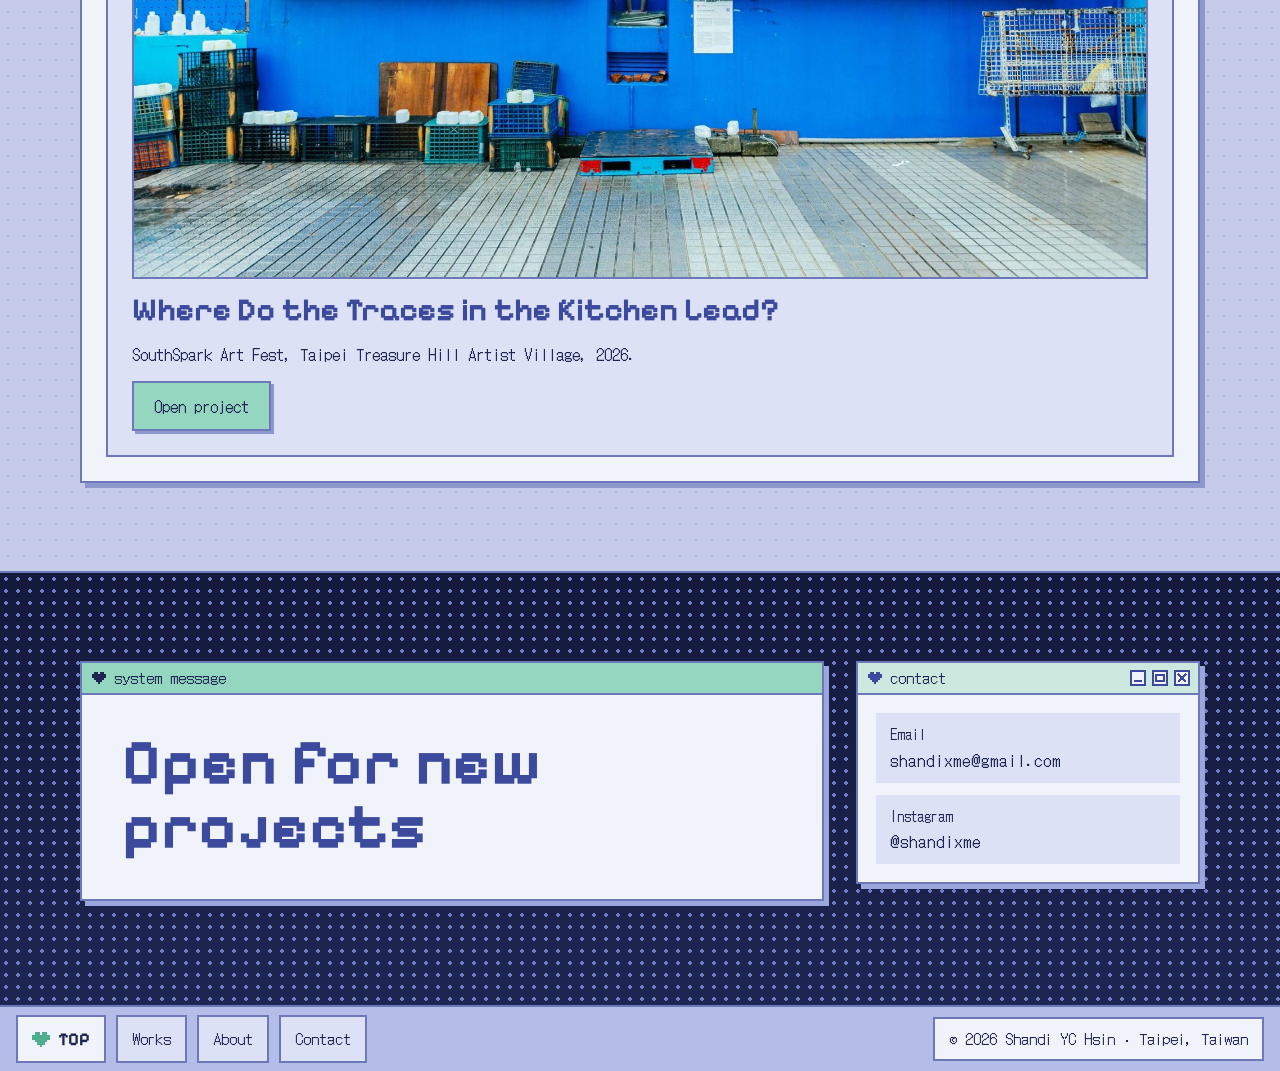
==== commit 97205da3: "Remove the repeated tagline from the home hello window "Interdisciplinary Artist | Designer | Kikisa" ====
--- a/index.html
+++ b/index.html
@@ -8,6 +8,9 @@
 <link rel="icon" href="img/favicon.svg" type="image/svg+xml">
 <link rel="icon" href="img/favicon-32.png" sizes="32x32" type="image/png">
 <link rel="apple-touch-icon" href="img/apple-touch-icon.png">
+<!-- Google Analytics (GA4). Measurement ID G-8T6GRHKDJ5 -->
+<script async src="https://www.googletagmanager.com/gtag/js?id=G-8T6GRHKDJ5"></script>
+<script>window.dataLayer=window.dataLayer||[];function gtag(){dataLayer.push(arguments);}gtag('js',new Date());gtag('config','G-8T6GRHKDJ5');</script>
 <!-- opening animation: plays once per tab; skipped for reduced motion and for links to a section (#works). To remove it, delete the next line and the js/intro.js script tag. -->
 <script>try{if(!sessionStorage.getItem('shandixme-intro')&&!location.hash&&!matchMedia('(prefers-reduced-motion: reduce)').matches)document.documentElement.classList.add('intro')}catch(e){}</script>
 <link rel="preconnect" href="https://fonts.googleapis.com">
@@ -119,7 +122,6 @@
           <svg aria-hidden="true" width="60" height="16" viewBox="0 0 60 16" shape-rendering="crispEdges" fill="none" stroke="#3B4A9C" stroke-width="2"><rect x="1" y="1" width="14" height="14" fill="#F1F3FB"></rect><path d="M4 11h8"></path><rect x="23" y="1" width="14" height="14" fill="#F1F3FB"></rect><rect x="26" y="5" width="8" height="6"></rect><rect x="45" y="1" width="14" height="14" fill="#F1F3FB"></rect><path d="M48 4l8 8M56 4l-8 8"></path></svg>
         </div>
         <div style="padding: 36px 40px 40px; display: flex; flex-direction: column; gap: 18px">
-          <p style="margin: 0; font-size: 15px">Interdisciplinary Artist | Designer | Kikisake-shi</p>
           <h1 style="margin: 0; font-family: 'Pixelify Sans', sans-serif; font-weight: 700; font-size: clamp(44px, 7vw, 80px); line-height: 0.95; color: #3B4A9C">Shandi<br>Yicheng Hsin</h1>
           <p style="margin: 0; font-size: 19px; max-width: 34em">is an interdisciplinary artist, designer, Kikisake-shi. Based in Taipei, Taiwan.</p>
           <div style="display: flex; flex-wrap: wrap; gap: 14px; margin-top: 8px">
--- a/css/style.css
+++ b/css/style.css
@@ -35,6 +35,16 @@
 .slot .nm{overflow-wrap:anywhere}
 @media(max-width:900px){.slots{grid-template-columns:repeat(4,minmax(0,1fr)) !important}}
 @media(max-width:560px){.slots{grid-template-columns:repeat(2,minmax(0,1fr)) !important}}
+/* phones: short slots (number beside the name) so the photo below stays in view */
+@media(max-width:560px){
+  .slots{gap:8px !important}
+  .slot{aspect-ratio:auto;min-height:56px;flex-direction:row;align-items:center;justify-content:flex-start;gap:8px;padding:6px 8px}
+  .slot .no{font-size:20px;flex:0 0 auto}
+  .slot .nm{font-size:12px}
+  #works{padding-top:56px !important}
+  #works div:has(>.slots){padding:12px !important;gap:16px !important}
+  #works [aria-live]{padding:14px !important}
+}
 @media(max-width:560px){.gallery{grid-template-columns:minmax(0,1fr) !important}}
 
 /* works photo: pixelated layer drawn by main.js, shown on top of the photo while hovered */
